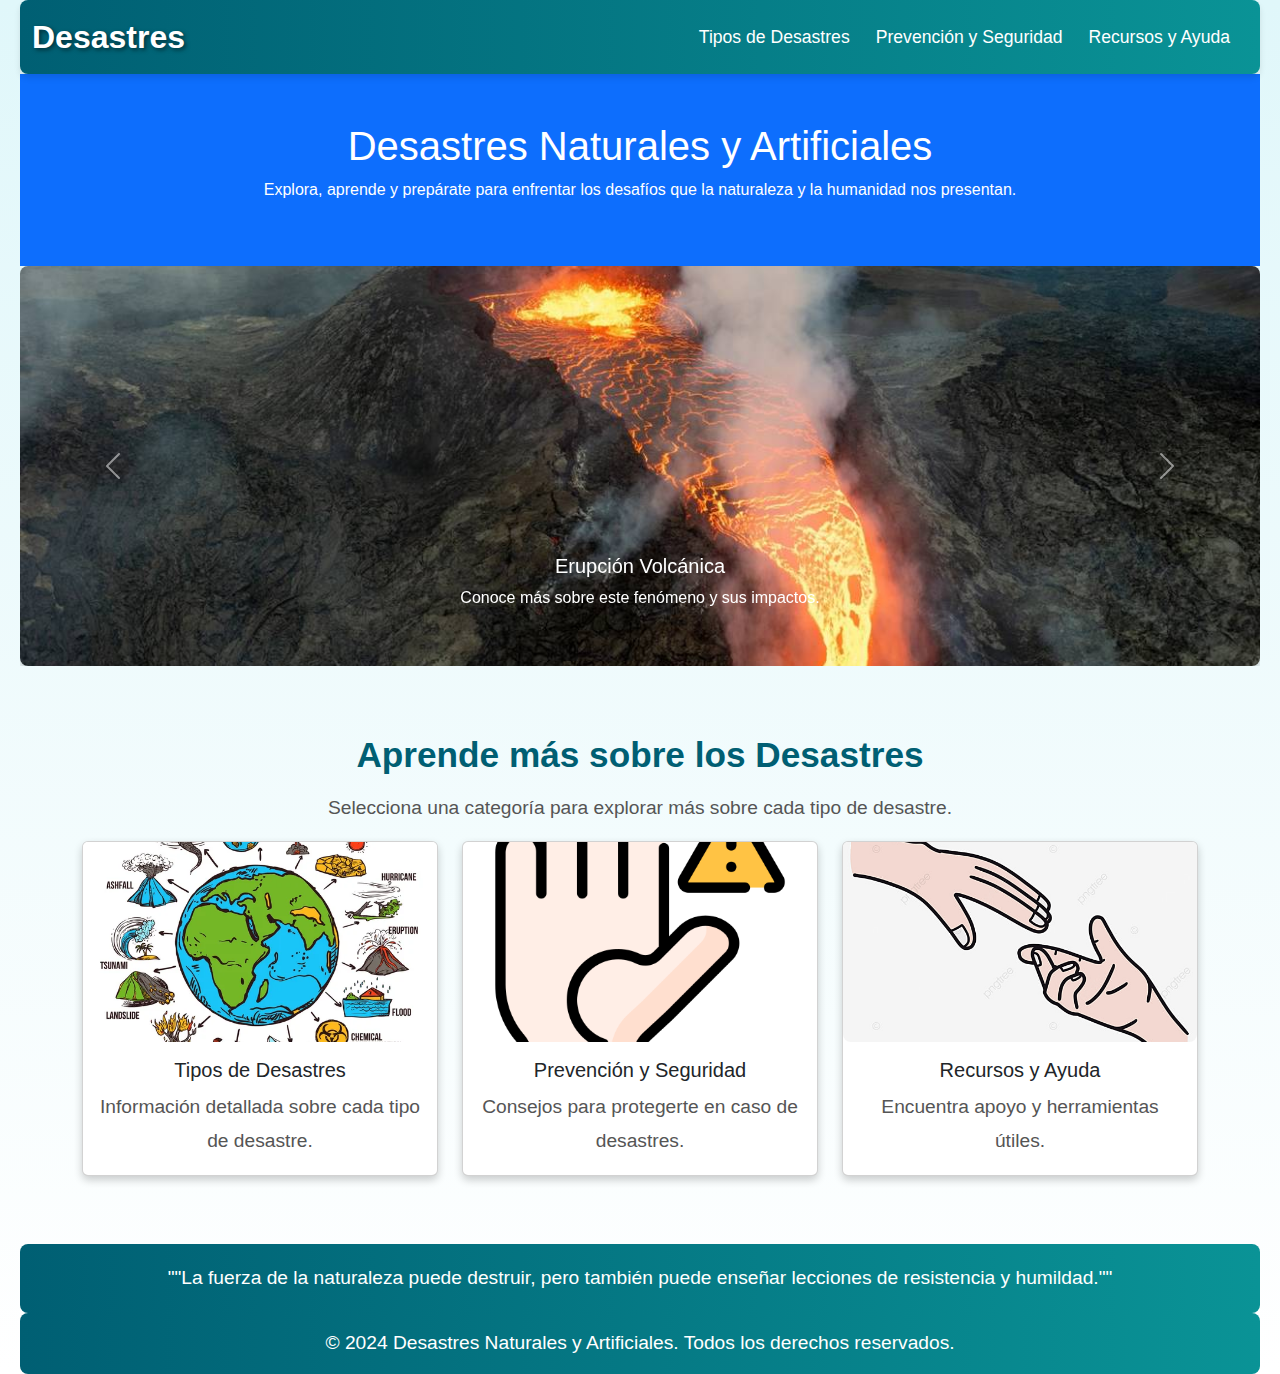
==== Desastres/index.html @ 89c99dd5 "Add files via upload" ====
<!DOCTYPE html>
<html lang="es">
<head>
  <meta charset="UTF-8">
  <meta name="viewport" content="width=device-width, initial-scale=1.0">
  <title>Desastres Naturales y Artificiales</title>
  <link rel="stylesheet" href="style.css">
  <link rel="stylesheet" href="https://cdnjs.cloudflare.com/ajax/libs/font-awesome/6.0.0-beta3/css/all.min.css">
  <link href="https://cdn.jsdelivr.net/npm/bootstrap@5.3.0-alpha1/dist/css/bootstrap.min.css" rel="stylesheet">
</head>
<body>
  <!-- Barra de navegación -->
  <nav class="navbar navbar-expand-lg navbar-dark bg-dark">
    <div class="container-fluid">
      <a class="navbar-brand" href="index.html">Desastres</a>
      <button class="navbar-toggler" type="button" data-bs-toggle="collapse" data-bs-target="#navbarNav" aria-controls="navbarNav" aria-expanded="false" aria-label="Alternar navegación">
        <span class="navbar-toggler-icon"></span>
      </button>
      <div class="collapse navbar-collapse" id="navbarNav">
        <ul class="navbar-nav ms-auto">
          <li class="nav-item"><a class="nav-link" href="tipos_desastres.html">Tipos de Desastres</a></li>
          <li class="nav-item"><a class="nav-link" href="prevencion_seguridad.html">Prevención y Seguridad</a></li>
          <li class="nav-item"><a class="nav-link" href="recursos_ayuda.html">Recursos y Ayuda</a></li>
        </ul>
      </div>
    </div>
  </nav>

  <!-- Encabezado -->
  <header class="bg-primary text-white text-center py-5">
    <h1>Desastres Naturales y Artificiales</h1>
    <p>Explora, aprende y prepárate para enfrentar los desafíos que la naturaleza y la humanidad nos presentan.</p>
  </header>

  <!-- Carrusel de imágenes -->
  <div id="carouselDesastres" class="carousel slide" data-bs-ride="carousel">
    <div class="carousel-inner">
      <div class="carousel-item active">
        <a href="erupcion.html">
          <img src="img/Erupcion.jpg" class="d-block w-100" alt="Erupción Volcánica">
        </a>
        <div class="carousel-caption d-none d-md-block">
          <h5>Erupción Volcánica</h5>
          <p>Conoce más sobre este fenómeno y sus impactos.</p>
        </div>
      </div>
      <div class="carousel-item">
        <a href="huracan.html">
          <img src="img/Huracan.jpg" class="d-block w-100" alt="Huracán">
        </a>
        <div class="carousel-caption d-none d-md-block">
          <h5>Huracán</h5>
          <p>Prepárate para enfrentar los vientos más fuertes.</p>
        </div>
      </div>
      <div class="carousel-item">
        <a href="incendio.html">
          <img src="img/Incendio.jpg" class="d-block w-100" alt="Incendio Forestal">
        </a>
        <div class="carousel-caption d-none d-md-block">
          <h5>Incendio Forestal</h5>
          <p>Descubre las causas y consecuencias de los incendios.</p>
        </div>
      </div>
      <div class="carousel-item">
        <a href="inundacion.html">
          <img src="img/Inundacion.jpg" class="d-block w-100" alt="Inundación">
        </a>
        <div class="carousel-caption d-none d-md-block">
          <h5>Inundación</h5>
          <p>Aprende cómo protegerte ante este desastre.</p>
        </div>
      </div>
      <div class="carousel-item">
        <a href="sequia.html">
          <img src="img/Sequia.jpg" class="d-block w-100" alt="Sequía">
        </a>
        <div class="carousel-caption d-none d-md-block">
          <h5>Sequía</h5>
          <p>Entiende los efectos de la falta de agua.</p>
        </div>
      </div>
      <div class="carousel-item">
        <a href="terremoto.html">
          <img src="img/Terremoto.jpg" class="d-block w-100" alt="Terremoto">
        </a>
        <div class="carousel-caption d-none d-md-block">
          <h5>Terremoto</h5>
          <p>Infórmate sobre las medidas de seguridad en sismos.</p>
        </div>
      </div>
    </div>
    <button class="carousel-control-prev" type="button" data-bs-target="#carouselDesastres" data-bs-slide="prev">
      <span class="carousel-control-prev-icon" aria-hidden="true"></span>
      <span class="visually-hidden">Anterior</span>
    </button>
    <button class="carousel-control-next" type="button" data-bs-target="#carouselDesastres" data-bs-slide="next">
      <span class="carousel-control-next-icon" aria-hidden="true"></span>
      <span class="visually-hidden">Siguiente</span>
    </button>
  </div>

  <!-- Sección de contenido -->
  <section class="container py-5">
    <h2 class="text-center">Aprende más sobre los Desastres</h2>
    <p class="text-center">Selecciona una categoría para explorar más sobre cada tipo de desastre.</p>
    <div class="row">
      <div class="col-md-4">
        <a href="tipos_desastres.html" class="text-decoration-none">
          <div class="card text-center">
            <img src="img\Desastres.jpg" class="card-img-top" alt="Tipos de Desastres">
            <div class="card-body">
              <h5 class="card-title">Tipos de Desastres</h5>
              <p class="card-text">Información detallada sobre cada tipo de desastre.</p>
            </div>
          </div>
        </a>
      </div>
      <div class="col-md-4">
        <a href="prevencion_seguridad.html" class="text-decoration-none">
          <div class="card text-center">
            <img src="img\Prevencion.jpg" class="card-img-top" alt="Prevención y Seguridad">
            <div class="card-body">
              <h5 class="card-title">Prevención y Seguridad</h5>
              <p class="card-text">Consejos para protegerte en caso de desastres.</p>
            </div>
          </div>
        </a>
      </div>
      <div class="col-md-4">
        <a href="recursos_ayuda.html" class="text-decoration-none">
          <div class="card text-center">
            <img src="img\Ayuda.jpg" class="card-img-top" alt="Recursos y Ayuda">
            <div class="card-body">
              <h5 class="card-title">Recursos y Ayuda</h5>
              <p class="card-text">Encuentra apoyo y herramientas útiles.</p>
            </div>
          </div>
        </a>
      </div>
    </div>
  </section>
  
  <!--Frase Filosofica-->
 <footer class="frase-filosofica">
    <p>""La fuerza de la naturaleza puede destruir, pero también puede enseñar lecciones de resistencia y humildad.""</p>
  </footer> 

  <!-- Pie de página -->
  <footer class="bg-dark text-white text-center py-3">
    <p>&copy; 2024 Desastres Naturales y Artificiales. Todos los derechos reservados.</p>
  </footer>

  <!-- Bootstrap JS -->
  <script src="https://cdn.jsdelivr.net/npm/bootstrap@5.3.0-alpha1/dist/js/bootstrap.bundle.min.js"></script>
</body>
</html>
---- Desastres/style.css ----
/* General Reset */
* {
    margin: 0;
    padding: 0;
    box-sizing: border-box;
    font-family: 'Arial', sans-serif;
}

body {
    line-height: 1.6;
    background: linear-gradient(to bottom, #e0f7fa, #ffffff);
    color: #333;
    font-size: 16px;
    padding: 0 20px;
}

/* Navbar */
.navbar {
    display: flex;
    justify-content: space-between;
    align-items: center;
    background: linear-gradient(90deg, #005f73, #0a9396);
    color: white;
    padding: 15px 20px;
    box-shadow: 0 4px 6px rgba(0, 0, 0, 0.1);
    position: sticky;
    top: 0;
    z-index: 1000;
    border-radius: 8px;
}

.navbar .navbar-brand {
    font-size: 2em;
    font-weight: bold;
    text-shadow: 2px 2px 4px rgba(0, 0, 0, 0.5);
}

.navbar .nav-link {
    color: white !important;
    margin-right: 10px;
    font-size: 1.1em;
    transition: color 0.3s ease;
}

.navbar .nav-link:hover {
    color: #94d2bd !important;
}

.navbar .navbar-toggler {
    border: none;
}

.navbar .navbar-toggler-icon {
    background-color: white;
    border-radius: 5px;
}

/* Header Section */
.header {
    background: url('header-bg.jpg') no-repeat center center/cover;
    color: white;
    text-align: center;
    padding: 80px 20px;
    border-radius: 10px;
    box-shadow: 0 4px 10px rgba(0, 0, 0, 0.1);
    backdrop-filter: blur(6px);
}

.header h1 {
    font-size: 3em;
    margin-bottom: 10px;
    font-weight: 700;
    text-shadow: 3px 3px 6px rgba(0, 0, 0, 0.8);
}

.header p {
    font-size: 1.5em;
    font-weight: 300;
    text-shadow: 1px 1px 3px rgba(0, 0, 0, 0.8);
}

/* Sections */
section {
    padding: 40px 0;
    max-width: 1200px;
    margin: 20px auto;
}

section h2 {
    font-size: 2.2em;
    color: #005f73;
    margin-bottom: 15px;
    font-weight: 700;
    text-align: center;
}

section p {
    font-size: 1.2em;
    margin-bottom: 15px;
    line-height: 1.8;
    color: #555;
    text-align: center;
}

/* Cards */
.card {
    border: none;
    box-shadow: 0 4px 8px rgba(0, 0, 0, 0.2);
    transition: transform 0.3s ease;
}

.card:hover {
    transform: scale(1.05);
}

.card-img-top {
    border-radius: 8px;
    max-height: 200px;
    object-fit: cover;
}

/* Listas */
.list-group-item {
    font-size: 1.1em;
    border: none;
    padding: 10px 15px;
    color: #005f73;
    display: flex;
    align-items: center;
}

.list-group-item i {
    margin-right: 10px;
    font-size: 1.2em;
    color: #0a9396;
}

/* Tabla */
table {
    width: 100%;
    border-collapse: collapse;
    margin: 20px 0;
}

table th, table td {
    padding: 12px 15px;
    text-align: center;
    border: 1px solid #ddd;
}

table th {
    background: #005f73;
    color: white;
    font-weight: bold;
}

table td a {
    color: #0a9396;
    text-decoration: none;
}

table td a:hover {
    text-decoration: underline;
}

/* Buttons */
.btn {
    display: inline-block;
    padding: 10px 20px;
    font-size: 1em;
    font-weight: bold;
    color: white;
    background: #005f73;
    border: none;
    border-radius: 5px;
    text-transform: uppercase;
    text-decoration: none;
    cursor: pointer;
    transition: background-color 0.3s ease, transform 0.3s ease;
}

.btn:hover {
    background: #0a9396;
    transform: scale(1.05);
}

/* Carrusel */
.carousel-inner img {
    max-height: 400px;
    object-fit: cover;
    border-radius: 8px;
    box-shadow: 0 4px 6px rgba(0, 0, 0, 0.2);
}

/* Footer */
footer {
    background: linear-gradient(90deg, #005f73, #0a9396);
    color: white;
    text-align: center;
    padding: 20px;
    border-radius: 8px;
}

footer p {
    font-size: 1.2em;
    margin: 0;
}

/* Responsiveness */
@media (max-width: 768px) {
    .header h1 {
        font-size: 2em;
    }

    .header p {
        font-size: 1em;
    }

    section h2 {
        font-size: 1.8em;
    }

    .card-img-top {
        max-height: 150px;
    }
}
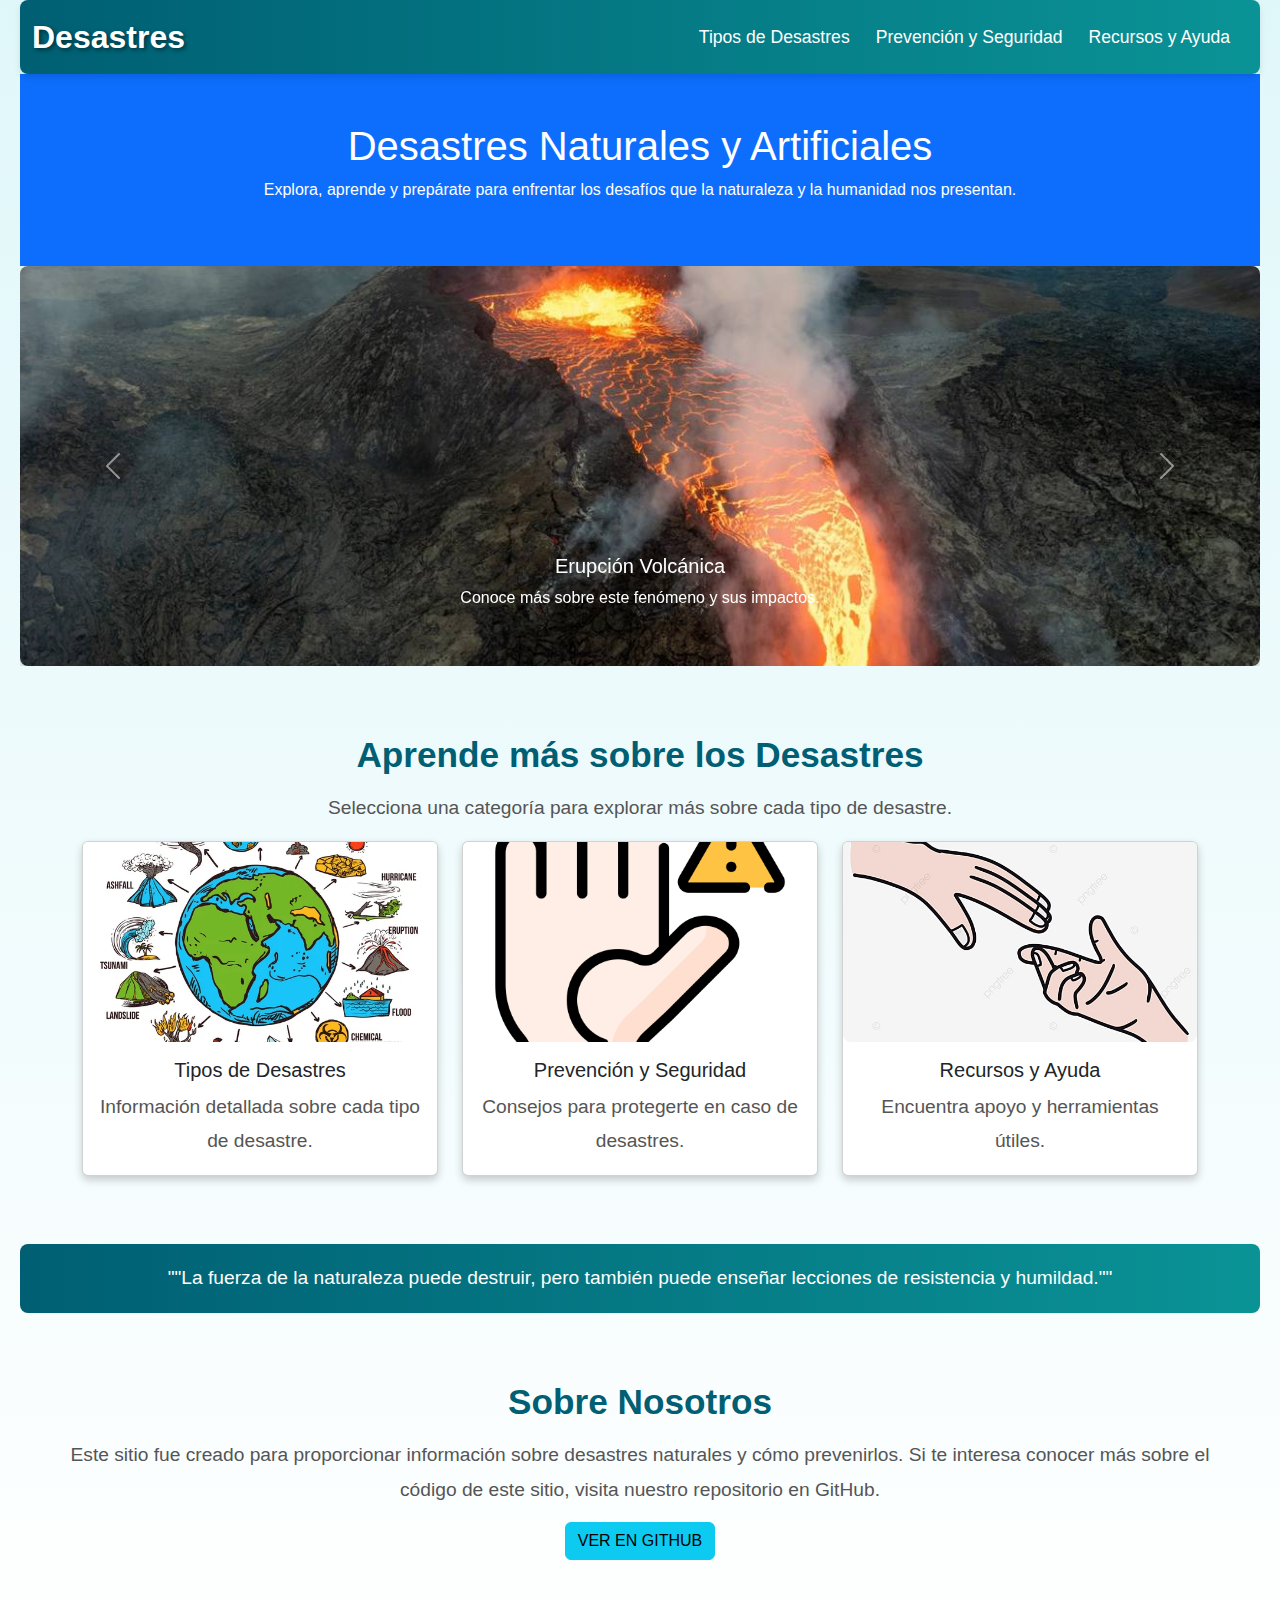
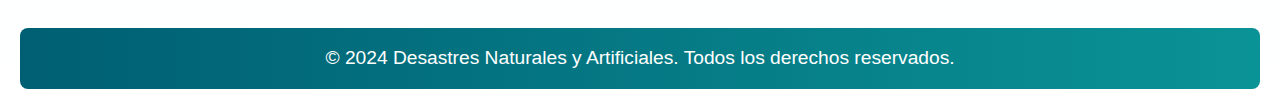
==== commit 575fe605: "index.html" ====
--- a/Desastres/index.html
+++ b/Desastres/index.html
@@ -9,7 +9,6 @@
   <link href="https://cdn.jsdelivr.net/npm/bootstrap@5.3.0-alpha1/dist/css/bootstrap.min.css" rel="stylesheet">
 </head>
 <body>
-  <!-- Barra de navegación -->
   <nav class="navbar navbar-expand-lg navbar-dark bg-dark">
     <div class="container-fluid">
       <a class="navbar-brand" href="index.html">Desastres</a>
@@ -26,13 +25,11 @@
     </div>
   </nav>
 
-  <!-- Encabezado -->
   <header class="bg-primary text-white text-center py-5">
     <h1>Desastres Naturales y Artificiales</h1>
     <p>Explora, aprende y prepárate para enfrentar los desafíos que la naturaleza y la humanidad nos presentan.</p>
   </header>
 
-  <!-- Carrusel de imágenes -->
   <div id="carouselDesastres" class="carousel slide" data-bs-ride="carousel">
     <div class="carousel-inner">
       <div class="carousel-item active">
@@ -100,7 +97,6 @@
     </button>
   </div>
 
-  <!-- Sección de contenido -->
   <section class="container py-5">
     <h2 class="text-center">Aprende más sobre los Desastres</h2>
     <p class="text-center">Selecciona una categoría para explorar más sobre cada tipo de desastre.</p>
@@ -141,17 +137,20 @@
     </div>
   </section>
   
-  <!--Frase Filosofica-->
  <footer class="frase-filosofica">
     <p>""La fuerza de la naturaleza puede destruir, pero también puede enseñar lecciones de resistencia y humildad.""</p>
   </footer> 
 
-  <!-- Pie de página -->
+  <section id="sobre-nosotros" class="text-center py-5">
+    <h2>Sobre Nosotros</h2>
+    <p>Este sitio fue creado para proporcionar información sobre desastres naturales y cómo prevenirlos. Si te interesa conocer más sobre el código de este sitio, visita nuestro repositorio en GitHub.</p>
+    <a href="https://github.com/Reddex34/Desastres-Naturales" target="_blank" class="btn btn-info">Ver en GitHub</a>
+</section>
+
   <footer class="bg-dark text-white text-center py-3">
     <p>&copy; 2024 Desastres Naturales y Artificiales. Todos los derechos reservados.</p>
   </footer>
 
-  <!-- Bootstrap JS -->
   <script src="https://cdn.jsdelivr.net/npm/bootstrap@5.3.0-alpha1/dist/js/bootstrap.bundle.min.js"></script>
 </body>
 </html>
